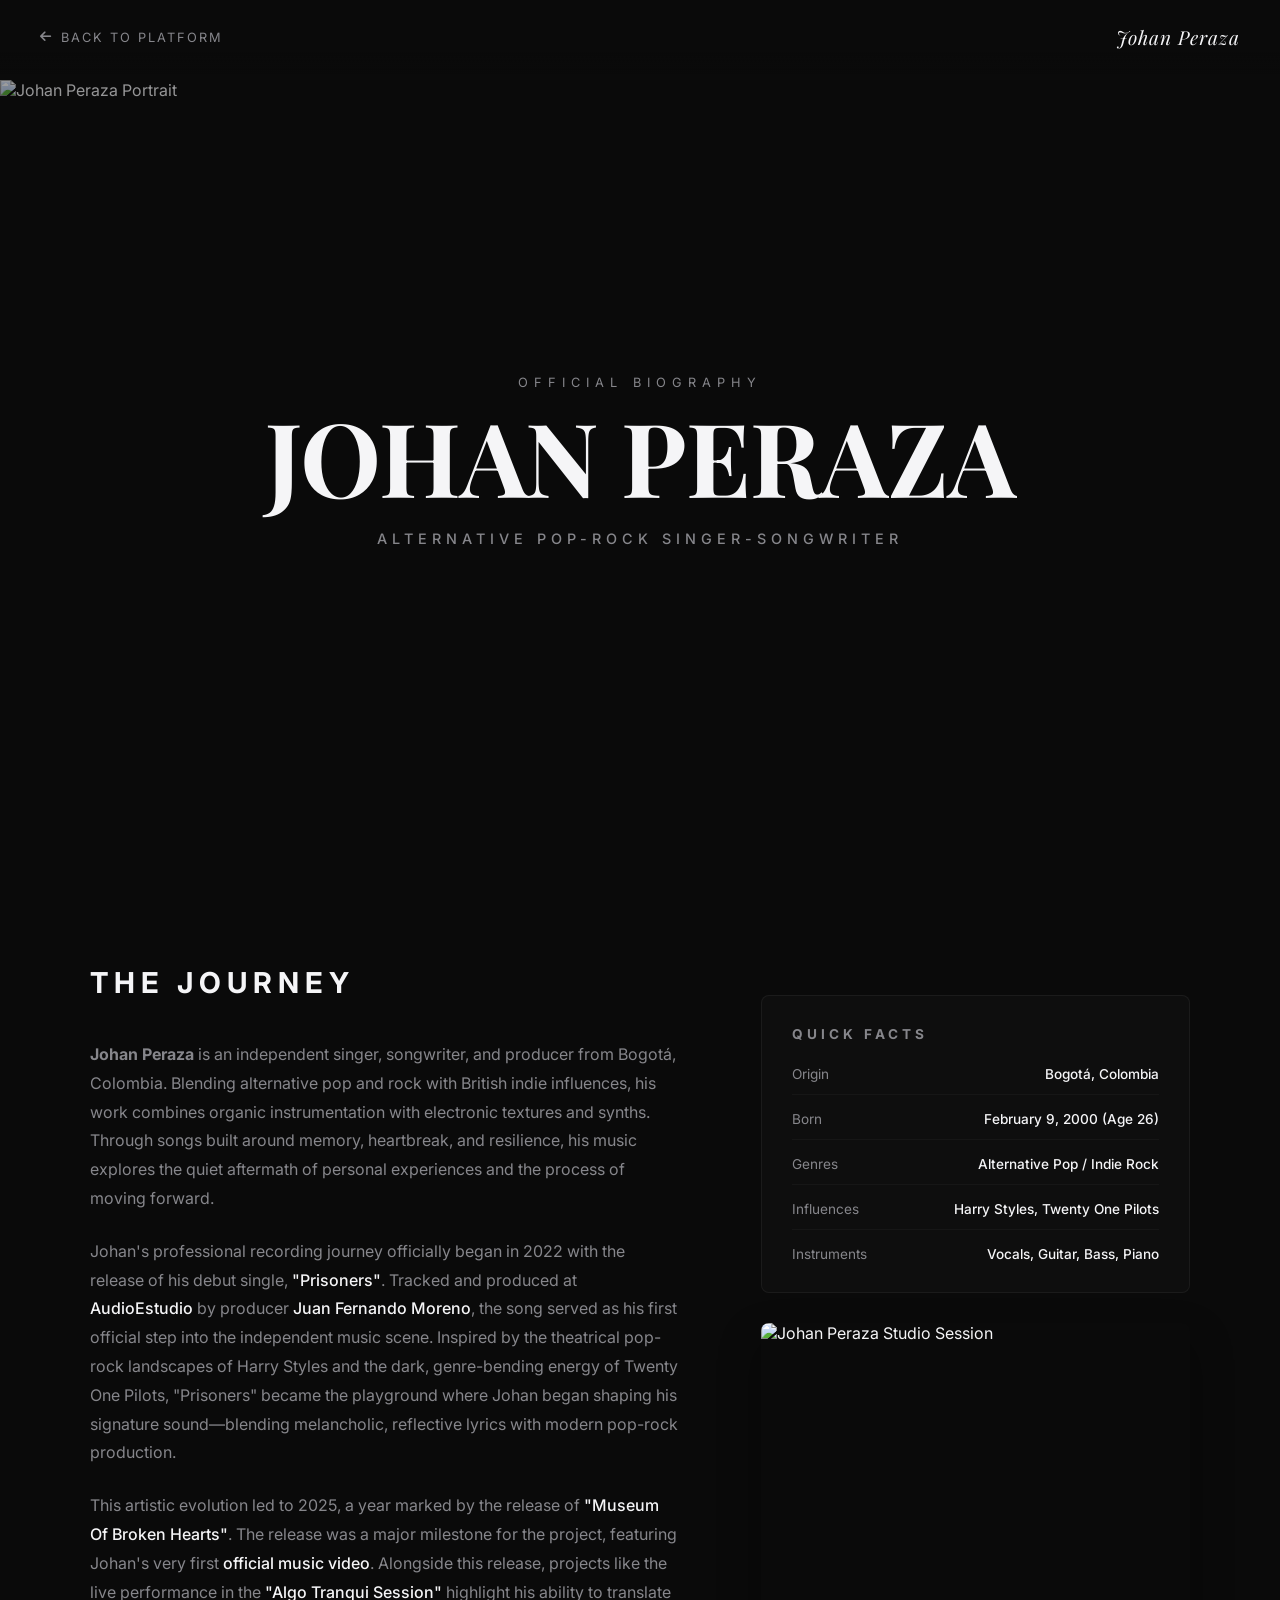
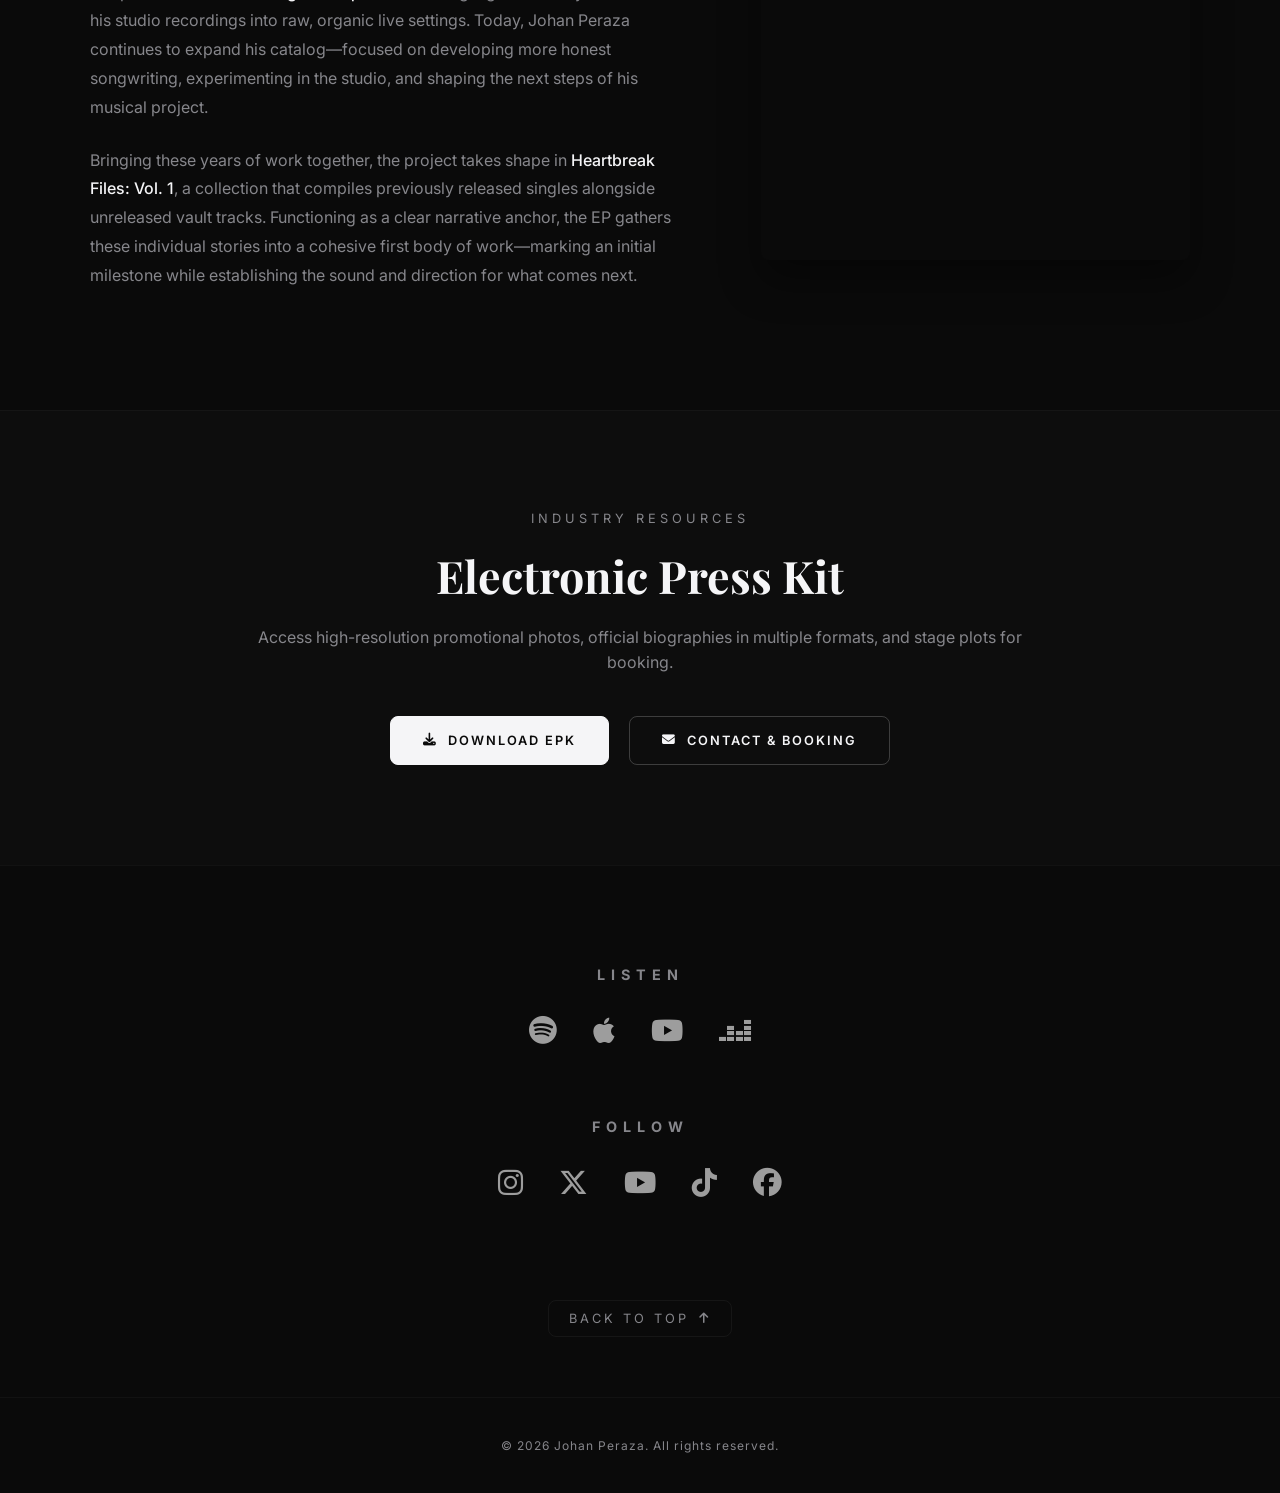
==== bio/index.html @ 81ea93cb "Add files via upload" ====
<!DOCTYPE html>
<html lang="en-GB">

<head>
    <meta charset="UTF-8">
    <meta name="viewport" content="width=device-width, initial-scale=1.0">
    <title>Bio | Johan Peraza Official</title>

    <meta name="description"
        content="The official journey, artistic identity, and electronic press kit of alternative pop/rock artist Johan Peraza.">
    <meta name="author" content="Johan Peraza">

    <!-- Canonical URL -->
    <link rel="canonical" href="https://johanperaza.com/bio/">

    <!-- Stylesheets & Fonts -->
    <link rel="stylesheet" href="https://cdnjs.cloudflare.com/ajax/libs/font-awesome/6.5.1/css/all.min.css">
    <link rel="stylesheet" href="../variables.css">
    <link rel="stylesheet" href="../master-style.css">

    <!-- Favicon -->
    <link rel="icon" type="image/x-icon" href="../assets/sunflower.png">

    <!-- Structured Data (JSON-LD) -->
    <script type="application/ld+json">
    {
      "@context": "https://schema.org",
      "@type": "MusicGroup",
      "name": "Johan Peraza",
      "genre": ["Alternative Pop", "Alternative Rock"],
      "description": "Music artist and singer-songwriter based in Bogotá, Colombia. Writing and producing independent alternative pop and rock music.",
      "url": "https://johanperaza.com",
      "sameAs": [
        "https://www.instagram.com/johanperazaofficial/",
        "https://www.youtube.com/@johanperazaofficial",
        "https://www.tiktok.com/@johanperazaofficial",
        "https://www.facebook.com/johanperazaofficial",
        "https://open.spotify.com/artist/5I8siYDyOpzkma70r566GP",
        "https://music.apple.com/co/artist/johan-peraza/1617756824",
        "https://x.com/JohanPeraza07"
      ],
      "track": [
        {
          "@type": "MusicRecording",
          "name": "Heartbreak Files: Vol. 1",
          "url": "https://johanperaza.com/ep/index.html",
          "inAlbum": {
            "@type": "MusicAlbum",
            "name": "Heartbreak Files: Vol. 1"
          }
        }
      ],
      "subjectOf": [
        {
          "@type": "VideoObject",
          "name": "Johan Peraza - Museum Of Broken Hearts (Official Music Video)",
          "description": "Official Music Video of Museum Of Broken Hearts by Johan Peraza.",
          "thumbnailUrl": "https://johanperaza.com/assets/images/frame_museum.jpg",
          "uploadDate": "2025-08-07", 
          "embedUrl": "https://www.youtube.com/embed/zFwGD-oG84o"
        }
      ]
    }
    </script>

    <!-- Open Graph Metadata -->
    <meta property="og:title" content="Johan Peraza | Biography & Press Kit">
    <meta property="og:description"
        content="The official creative journey, music history, and electronic press kit of alternative pop/rock artist Johan Peraza.">
    <meta property="og:image"
        content="https://johanperaza.com/assets/images/photos/johan-peraza-photoshoot-music-artist-singer-26.jpg">
    <meta property="og:image:alt" content="Johan Peraza Official Portrait">
    <meta property="og:url" content="https://johanperaza.com/bio/">
    <meta property="og:type" content="profile">
    <meta property="og:profile:first_name" content="Johan">
    <meta property="og:profile:last_name" content="Peraza">
    <meta property="og:profile:username" content="johanperazaofficial">

    <!-- Twitter Card Metadata -->
    <meta name="twitter:card" content="summary_large_image">
    <meta name="twitter:title" content="Johan Peraza | Biography & Press Kit">
    <meta name="twitter:description"
        content="Explore the official history, music releases, and electronic press kit of Johan Peraza.">
    <meta name="twitter:image"
        content="https://johanperaza.com/assets/images/photos/johan-peraza-photoshoot-music-artist-singer-26.jpg">
</head>

<body class="bio-page-render">

    <!-- Subpage Navigation Bar -->
    <nav class="bio-nav" aria-label="Biography Navigation">
        <div class="bio-nav-container">
            <a href="#" class="bio-nav-back" id="bioBackBtn">
                <i class="fa-solid fa-arrow-left"></i> Back to Platform
            </a>
            <a href="../index.html" class="bio-nav-brand" style="text-decoration: none;">Johan Peraza</a>
        </div>
    </nav>

    <main class="bio-main-wrapper">

        <!-- Act 1: Hero Visual & Pitch -->
        <section class="bio-hero">
            <div class="bio-hero__bg">
                <img src="../assets/images/photos/johan-peraza-photoshoot-music-artist-singer-26.jpg"
                    alt="Johan Peraza Portrait">
                <div class="bio-hero__overlay"></div>
            </div>
            <div class="bio-hero__content" style="max-width: 900px;">
                <span class="bio-hero__tag" style="letter-spacing: 6px; margin-bottom: 15px;">Official Biography</span>

                <h1
                    style="font-family: var(--font-display); font-size: clamp(3.5rem, 8vw, 6.5rem); font-weight: 700; line-height: 1; text-transform: uppercase; letter-spacing: -1px; margin: 0; color: var(--text-primary);">
                    Johan Peraza
                </h1>

                <p
                    style="font-family: var(--font-body); font-size: clamp(0.75rem, 1.5vw, 0.9rem); color: var(--text-muted); letter-spacing: 5px; text-transform: uppercase; margin-top: 20px; font-weight: 500; line-height: 1.6;">
                    Alternative Pop-Rock Singer-Songwriter
                </p>
            </div>
        </section>

        <!-- Act 2: Storytelling & Technical Facts -->
        <section class="bio-journey">
            <div class="bio-journey__container">

                <!-- Left Column: Storytelling -->
                <div class="bio-journey__text-col">
                    <h2 class="bio-journey__title">The Journey</h2>

                    <p class="bio-journey__paragraph">
                        <strong>Johan Peraza</strong> is an independent singer, songwriter, and producer from Bogotá,
                        Colombia. Blending alternative pop and rock with British indie influences, his work combines
                        organic instrumentation with electronic textures and synths. Through songs built around memory,
                        heartbreak, and resilience, his music explores the quiet aftermath of personal experiences and
                        the process of moving forward.
                    </p>

                    <p class="bio-journey__paragraph">
                        Johan's professional recording journey officially began in 2022 with the release of his debut
                        single,
                        <a href="https://open.spotify.com/track/39tRkH5F4JIjM9RWSZOS8r?si=4a74144e008848ee"
                            target="_blank" rel="noopener"
                            style="color: var(--text-primary); font-weight: 500; text-decoration: none; border-bottom: 1px solid transparent; transition: var(--transition-clean);"
                            onmouseover="this.style.borderColor='var(--text-primary)'"
                            onmouseout="this.style.borderColor='transparent'">"Prisoners"</a>.
                        Tracked and produced at
                        <a href="https://www.instagram.com/audioestudiocol/" target="_blank" rel="noopener"
                            style="color: var(--text-primary); font-weight: 500; text-decoration: none; border-bottom: 1px solid transparent; transition: var(--transition-clean);"
                            onmouseover="this.style.borderColor='var(--text-primary)'"
                            onmouseout="this.style.borderColor='transparent'">AudioEstudio</a>
                        by producer
                        <a href="https://www.instagram.com/juanmoreno.productor" target="_blank" rel="noopener"
                            style="color: var(--text-primary); font-weight: 500; text-decoration: none; border-bottom: 1px solid transparent; transition: var(--transition-clean);"
                            onmouseover="this.style.borderColor='var(--text-primary)'"
                            onmouseout="this.style.borderColor='transparent'">Juan Fernando Moreno</a>,
                        the song served as his first official step into the independent music scene. Inspired by the
                        theatrical pop-rock landscapes of Harry Styles and the dark, genre-bending energy of Twenty One
                        Pilots, "Prisoners" became the playground where Johan began shaping his signature sound—blending
                        melancholic, reflective lyrics with modern pop-rock production.
                    </p>

                    <p class="bio-journey__paragraph">
                        This artistic evolution led to 2025, a year marked by the release of
                        <a href="https://youtu.be/zFwGD-oG84o" target="_blank" rel="noopener"
                            style="color: var(--text-primary); font-weight: 500; text-decoration: none; border-bottom: 1px solid transparent; transition: var(--transition-clean);"
                            onmouseover="this.style.borderColor='var(--text-primary)'"
                            onmouseout="this.style.borderColor='transparent'">"Museum Of Broken Hearts"</a>.
                        The release was a major milestone for the project, featuring Johan's very first
                        <a href="https://youtu.be/zFwGD-oG84o" target="_blank" rel="noopener"
                            style="color: var(--text-primary); font-weight: 500; text-decoration: none; border-bottom: 1px solid transparent; transition: var(--transition-clean);"
                            onmouseover="this.style.borderColor='var(--text-primary)'"
                            onmouseout="this.style.borderColor='transparent'">official music video</a>.
                        Alongside this release, projects like the live performance in the
                        <a href="https://youtu.be/XussOoOZJQY" target="_blank" rel="noopener"
                            style="color: var(--text-primary); font-weight: 500; text-decoration: none; border-bottom: 1px solid transparent; transition: var(--transition-clean);"
                            onmouseover="this.style.borderColor='var(--text-primary)'"
                            onmouseout="this.style.borderColor='transparent'">"Algo Tranqui Session"</a>
                        highlight his ability to translate his studio recordings into raw, organic live settings. Today,
                        Johan Peraza continues to expand his catalog—focused on developing more honest songwriting,
                        experimenting in the studio, and shaping the next steps of his musical project.
                    </p>

                    <p class="bio-journey__paragraph">

                        Bringing these years of work together, the project takes shape in
                        <a href="https://open.spotify.com/album/5uu2sRT1FI6rHsexuimDdQ?si=lG8AUQzmSxGCmHmbhLZMyg"
                            target="_blank" rel="noopener"
                            style="color: var(--text-primary); font-weight: 500; text-decoration: none; border-bottom: 1px solid transparent; transition: var(--transition-clean);"
                            onmouseover="this.style.borderColor='var(--text-primary)'"
                            onmouseout="this.style.borderColor='transparent'">Heartbreak Files: Vol. 1</a>,
                        a collection that compiles previously released singles alongside unreleased vault tracks.
                        Functioning as a clear narrative anchor, the EP gathers these individual stories into a
                        cohesive first body of work—marking an initial milestone while establishing the sound and
                        direction for what comes next.
                    </p>


                </div>

                <!-- Right Column: Quick Facts & Portrait -->
                <div class="bio-journey__fact-col">
                    <div class="bio-fact-card">
                        <h3 class="bio-fact-card__title">Quick Facts</h3>
                        <ul class="bio-fact-card__list">
                            <li>
                                <span class="fact-label">Origin</span>
                                <span class="fact-value">Bogotá, Colombia</span>
                            </li>
                            <li>
                                <span class="fact-label">Born</span>
                                <span class="fact-value" id="calculated-age" data-birth="2000-02-09">26 years old</span>
                            </li>
                            <li>
                                <span class="fact-label">Genres</span>
                                <span class="fact-value">Alternative Pop / Indie Rock</span>
                            </li>
                            <li>
                                <span class="fact-label">Influences</span>
                                <span class="fact-value">Harry Styles, Twenty One Pilots</span>
                            </li>
                            <li>
                                <span class="fact-label">Instruments</span>
                                <span class="fact-value">Vocals, Guitar, Bass, Piano</span>
                            </li>
                        </ul>
                    </div>

                    <div class="bio-journey__img-wrapper" style="position: relative; overflow: hidden;">
                        <a href="https://www.instagram.com/johanperazaofficial/" target="_blank" rel="noopener"
                            aria-label="Follow Johan Peraza on Instagram"
                            style="display: block; width: 100%; height: 100%;">
                            <img src="../assets/images/photos/johan-peraza-photoshoot-music-artist-singer-01.jpg"
                                alt="Johan Peraza Studio Session">

                            <div class="img-instagram-overlay">
                                <i class="fa-brands fa-instagram"></i>
                                <span>Follow on Instagram</span>
                            </div>
                        </a>
                    </div>
                </div>

            </div>
        </section>

        <!-- Act 3: Press Kit Resources -->
        <section class="bio-epk">
            <div class="bio-epk__container">
                <div class="bio-epk__content">
                    <span class="bio-epk__tag">Industry Resources</span>
                    <h2 class="bio-epk__title">Electronic Press Kit</h2>
                    <p class="bio-epk__subtitle">
                        Access high-resolution promotional photos, official biographies in multiple formats, and stage
                        plots for booking.
                    </p>

                    <div class="bio-epk__actions">
                        <a href="../assets/epk-johan-peraza.zip" download class="epk-btn epk-btn--primary">
                            <i class="fa-solid fa-download"></i> Download EPK
                        </a>
                        <a href="../contact/index.html" class="epk-btn epk-btn--secondary">
                            <i class="fa-solid fa-envelope"></i> Contact & Booking
                        </a>
                    </div>
                </div>
            </div>
        </section>

    </main>

    <!-- Closing Portal Section -->
    <section class="closing-portal">
        <div class="closing-container">

            <div class="closing-block">
                <h3 class="closing-title">Listen</h3>
                <div class="closing-icons-grid">
                    <a href="https://open.spotify.com/artist/5I8siYDyOpzkma70r566GP" target="_blank" rel="noopener"
                        class="closing-icon-link" aria-label="Spotify">
                        <i class="fa-brands fa-spotify"></i>
                    </a>
                    <a href="https://music.apple.com/co/artist/johan-peraza/1617756824" target="_blank" rel="noopener"
                        class="closing-icon-link" aria-label="Apple Music">
                        <i class="fa-brands fa-apple"></i>
                    </a>
                    <a href="https://www.youtube.com/@johanperazaofficial" target="_blank" rel="noopener"
                        class="closing-icon-link" aria-label="YouTube Music">
                        <i class="fa-brands fa-youtube"></i>
                    </a>
                    <a href="https://www.deezer.com/en/artist/165800547" target="_blank" rel="noopener"
                        class="closing-icon-link" aria-label="Deezer">
                        <i class="fa-brands fa-deezer"></i>
                    </a>
                </div>
            </div>

            <div class="closing-block">
                <h3 class="closing-title">Follow</h3>
                <div class="closing-icons-grid">
                    <a href="https://www.instagram.com/johanperazaofficial/" target="_blank" rel="noopener"
                        class="closing-icon-link" aria-label="Instagram">
                        <i class="fa-brands fa-instagram"></i>
                    </a>
                    <a href="https://x.com/JohanPeraza07" target="_blank" rel="noopener" class="closing-icon-link"
                        aria-label="X">
                        <i class="fa-brands fa-x-twitter"></i>
                    </a>
                    <a href="https://www.youtube.com/@johanperazaofficial" target="_blank" rel="noopener"
                        class="closing-icon-link" aria-label="YouTube">
                        <i class="fa-brands fa-youtube"></i>
                    </a>
                    <a href="https://www.tiktok.com/@johanperazaofficial" target="_blank" rel="noopener"
                        class="closing-icon-link" aria-label="TikTok">
                        <i class="fa-brands fa-tiktok"></i>
                    </a>
                    <a href="https://www.facebook.com/johanperazaofficial" target="_blank" rel="noopener"
                        class="closing-icon-link" aria-label="Facebook">
                        <i class="fa-brands fa-facebook"></i>
                    </a>
                </div>
            </div>

            <div class="back-to-top-container">
                <button class="back-to-top-btn" id="backToTopBtn" aria-label="Scroll back to top">
                    Back to Top <i class="fa-solid fa-arrow-up"></i>
                </button>
            </div>

        </div>
    </section>

    <!-- Site Footer -->
    <footer class="site-footer">
        <p class="copyright-notice">© 2026 Johan Peraza. All rights reserved.</p>
    </footer>

    <!-- Global Logic Script -->
    <script src="../navigation.js"></script>

    <!-- Contextual Back Button Handler -->
    <script>
        document.getElementById('bioBackBtn').addEventListener('click', (e) => {
            e.preventDefault();
            if (document.referrer && document.referrer.includes(window.location.hostname)) {
                window.history.back();
            } else {
                window.location.href = "../index.html";
            }
        });
    </script>
</body>

</html>
---- variables.css ----
/* GLOBAL STYLES AND VARIABLES FOR THE OFFICIAL WEBSITE */
@import url('https://fonts.googleapis.com/css2?family=Inter:wght@400;500;600&family=Playfair+Display:ital,wght@0,500;0,700;1,400&display=swap');

:root {
    /* Color Palette - Cinematic Dark Canvas */
    --bg-primary: #0a0a0a;       /* Deep charcoal black for main background */
    --bg-secondary: #141414;     /* Slightly lighter black for cards or sections */
    --text-primary: #f5f5f7;     /* Subtle ivory white for headings and main text */
    --text-muted: #86868b;       /* Titanium grey for secondary text and credits */
    --accent-color: #ffffff;     /* Pure white for interactions and highlights */
    
    /* Typography - Hybrid Option C */
    --font-display: 'Playfair Display', serif;  /* For prominent headings and titles */
    --font-body: 'Inter', sans-serif;           /* For menus, buttons, links, and body copy */
    
    /* Global Layout Metrics */
    --radius-smooth: 8px;        /* Soft corner radius for artworks and buttons */
    --transition-clean: all 0.3s ease; /* Smooth transition for hover states */
}

/* GLOBAL RESET AND BASE STYLES */
* {
    margin: 0;
    padding: 0;
    box-sizing: border-box;
}

body {
    background-color: var(--bg-primary);
    color: var(--text-primary);
    font-family: var(--font-body);
    -webkit-font-smoothing: antialiased;
    overflow-x: hidden;
}

h1, h2, h3, .display-title {
    font-family: var(--font-display);
    color: var(--text-primary);
}

a {
    color: inherit;
    text-decoration: none;
    transition: var(--transition-clean);
}
---- master-style.css ----
/* ==========================================================================
   1. PORTAL GENERAL & RESET (PAGINA PRINCIPAL)
   ========================================================================== */
html,
body {
    max-width: 100% !important;
    overflow-x: hidden !important;
    margin: 0;
    padding: 0;
}

/* Limpio de padding lateral para permitir que el banner de video sea 100% ancho */
.main-portal {
    width: 100% !important;
    min-height: 100vh;
    display: flex;
    flex-direction: column;
    align-items: center;
    padding: 120px 0 60px 0 !important;
    /* Sin paddings laterales molestos */
    box-sizing: border-box;
}

/* ==========================================================================
   2. DESKTOP & MOBILE NAVIGATION (COMPARTIDO)
   ========================================================================== */
.site-navigation {
    position: fixed;
    top: 0;
    left: 0;
    width: 100%;
    z-index: 1000;
    padding: 30px 24px;
    background: linear-gradient(to bottom, var(--bg-primary) 60%, transparent);
    transition: opacity 0.3s ease-in-out, visibility 0.3s ease-in-out;
    opacity: 1;
    visibility: visible;
}

.nav-desktop-container {
    display: flex;
    flex-direction: column;
    align-items: center;
    gap: 15px;
    max-width: 1200px;
    margin: 0 auto;
}

.nav-row-sections {
    display: flex;
    gap: 40px;
}

.nav-link {
    font-family: var(--font-body);
    font-size: 0.85rem;
    text-transform: uppercase;
    letter-spacing: 3px;
    font-weight: 500;
    color: var(--text-muted);
    text-decoration: none;
}

.nav-link:hover {
    color: var(--accent-color);
}

.nav-row-socials {
    display: flex;
    gap: 25px;
}

.social-link {
    font-size: 1.1rem;
    color: var(--text-muted);
    text-decoration: none;
}

.social-link:hover {
    color: var(--accent-color);
}

.nav-trigger-container {
    display: block;
    position: fixed;
    top: 30px;
    right: 30px;
    z-index: 99999 !important;
    /* ¡Prioridad absoluta por encima de fotos, lightbox o cualquier capa! */
    opacity: 0;
    pointer-events: none;
    transition: opacity 0.3s ease-in-out, visibility 0.3s ease-in-out;
}

@media (max-width: 768px) {
    .nav-trigger-container {
        opacity: 1 !important;
        pointer-events: auto !important;
        /* Le devolvemos la capacidad de recibir clics físicamente */
    }

    .menu-toggle-btn {
        pointer-events: auto !important;
        position: relative;
        z-index: 100000 !important;
    }
}

.menu-toggle-btn {
    background: none;
    border: none;
    cursor: pointer;
    display: flex;
    flex-direction: column;
    justify-content: center;
    align-items: center;
    gap: 6px;
    width: 44px;
    height: 44px;
    padding: 10px;
}

.hamburger-bar {
    display: block;
    width: 24px;
    height: 2px;
    background-color: var(--text-primary);
    transition: var(--transition-clean);
}

.menu-toggle-btn.is-open .hamburger-bar:nth-child(1) {
    transform: translateY(8px) rotate(45deg);
}

.menu-toggle-btn.is-open .hamburger-bar:nth-child(2) {
    opacity: 0;
}

.menu-toggle-btn.is-open .hamburger-bar:nth-child(3) {
    transform: translateY(-8px) rotate(-45deg);
}

.nav-sidebar-panel {
    position: fixed;
    top: 0;
    left: 0;
    width: 100vw;
    height: 100vh;
    background-color: var(--bg-primary);
    z-index: 1050;
    display: flex;
    justify-content: center;
    align-items: center;
    opacity: 0;
    pointer-events: none;
    transition: opacity 0.4s ease-in-out;
}

.nav-sidebar-panel.is-active {
    opacity: 1;
    pointer-events: auto;
}

.sidebar-content-wrapper {
    display: flex;
    flex-direction: column;
    align-items: center;
    gap: 50px;
}

.sidebar-menu-links {
    list-style: none;
    display: flex;
    flex-direction: column;
    align-items: center;
    gap: 30px;
}

.sidebar-link {
    font-family: var(--font-display);
    font-size: 2rem;
    font-style: italic;
    letter-spacing: 1px;
    color: var(--text-primary);
    text-decoration: none;
}

.sidebar-socials-row {
    display: flex;
    gap: 30px;
}

.sidebar-social-icon {
    font-size: 1.5rem;
    color: var(--text-muted);
    text-decoration: none;
}

.sidebar-social-icon:hover {
    color: var(--accent-color);
}

@media (max-width: 768px) {
    .nav-desktop-container {
        display: none !important;
    }

    .nav-trigger-container {
        opacity: 1 !important;
        pointer-events: auto !important;
    }
}

/* ==========================================================================
   3. HERO SPLIT-SCREEN LAYOUT (PAGINA PRINCIPAL)
   ========================================================================== */
.hero-split {
    display: flex;
    width: 100%;
    max-width: 1200px;
    min-height: 70vh;
    align-items: center;
    justify-content: space-between;
    margin: 0 auto 80px auto;
    padding: 0 40px;
    /* Aquí le damos el aire a los lados de forma segura */
    box-sizing: border-box;
}

.hero-split__left {
    width: 45%;
    display: flex;
    align-items: center;
    justify-content: flex-start;
    padding-right: 40px;
    box-sizing: border-box;
}

.hero-split__content {
    display: flex;
    flex-direction: column;
    align-items: flex-start;
    text-align: left;
}

.hero-split__subtitle {
    font-family: var(--font-body);
    font-size: 0.9rem;
    text-transform: uppercase;
    letter-spacing: 3px;
    color: var(--text-muted);
    margin-bottom: 1.5rem;
}

.hero-split__link-title {
    font-family: var(--font-display);
    font-size: clamp(2.5rem, 3.8vw, 4.2rem);
    font-weight: 700;
    line-height: 1.1;
    color: var(--text-primary);
    margin-bottom: 2rem;
    transition: var(--transition-clean);
    text-decoration: none;
}

.hero-split__link-title:hover {
    color: var(--text-muted);
    transform: translateX(8px);
}

.hero-split__link-action {
    font-family: var(--font-body);
    font-size: 0.95rem;
    text-transform: uppercase;
    letter-spacing: 2px;
    font-weight: 600;
    color: var(--text-primary);
    border-bottom: 2px solid var(--text-primary);
    padding-bottom: 6px;
    display: inline-flex;
    align-items: center;
    gap: 10px;
    text-decoration: none;
}

.hero-split__link-action:hover {
    color: var(--text-muted);
    border-color: var(--text-muted);
}

.hero-split__right {
    width: 50%;
    display: flex;
    align-items: center;
    justify-content: flex-end;
}

.hero-split__cover-wrapper {
    width: 100%;
    max-width: 620px;
    aspect-ratio: 1 / 1;
    overflow: hidden;
    border-radius: var(--radius-smooth);
    box-shadow: 0 25px 50px rgba(0, 0, 0, 0.65);
}

.hero-split__cover-img {
    width: 100%;
    height: 100%;
    object-fit: cover;
    transition: transform 0.6s cubic-bezier(0.16, 1, 0.3, 1);
}

.hero-split__cover-wrapper:hover .hero-split__cover-img {
    transform: scale(1.025);
}

@media (max-width: 1100px) {
    .hero-split {
        flex-direction: column-reverse;
        min-height: auto;
        gap: 40px;
        justify-content: center;
        padding: 0 24px;
    }

    .hero-split__left,
    .hero-split__right {
        width: 100%;
        padding: 0;
        justify-content: center;
    }

    .hero-split__left {
        text-align: center;
    }

    .hero-split__content {
        align-items: center;
    }

    .hero-split__link-title {
        font-size: 2.8rem;
        margin-bottom: 1.5rem;
    }

    .hero-split__link-title:hover {
        transform: none;
    }

    .hero-split__cover-wrapper {
        max-width: 420px;
    }
}

@media (max-width: 480px) {
    .hero-split__cover-wrapper {
        max-width: 290px;
    }

    .hero-split__link-title {
        font-size: 2.2rem;
    }
}

/* ==========================================================================
   4. CINEMATIC FULL-WIDTH VIDEO PROMO SECTION (LIMPIA Y SIN ESPACIOS)
   ========================================================================== */

/* Contenedor principal: Flexbox puro para centrar el texto sin empujar la caja */
.video-promo {
    position: relative;
    width: 100% !important;
    height: 85vh;
    min-height: 600px;
    overflow: hidden;
    display: flex !important;
    flex-direction: column !important;
    align-items: center !important;
    justify-content: center !important;
    margin-top: 0px !important;
    margin-bottom: 0px !important;
    /* Totalmente pegados uno detrás de otro */
    padding: 0px !important;
    border: none !important;
    outline: none !important;
    background-color: transparent !important;
}

/* El wrapper del fondo ocupa el 100% exacto de la sección */
.video-promo .video-promo__bg-link,
.video-promo .video-promo__bg-wrapper {
    display: block !important;
    position: absolute !important;
    top: 0 !important;
    left: 0 !important;
    width: 100% !important;
    height: 100% !important;
    margin: 0 !important;
    padding: 0 !important;
    z-index: 1 !important;
}

/* La imagen de fondo cubre todo el lienzo sin dejar aire abajo */
.video-promo .video-promo__bg-img {
    width: 100% !important;
    height: 100% !important;
    object-fit: cover !important;
    object-position: center !important;
    display: block !important;
    margin: 0 !important;
    padding: 0 !important;
    transition: transform 0.8s cubic-bezier(0.16, 1, 0.3, 1);
}

.video-promo .video-promo__bg-link:hover .video-promo__bg-img {
    transform: scale(1.03);
}

/* El overlay oscuro */
.video-promo .video-promo__overlay {
    position: absolute !important;
    top: 0 !important;
    left: 0 !important;
    width: 100% !important;
    height: 100% !important;
    z-index: 2 !important;
    background: radial-gradient(circle, rgba(10, 10, 10, 0.15) 0%, rgba(10, 10, 10, 0.6) 100%) !important;
}

/* El contenido flota en el centro con flexbox sin alterar el tamaño del contenedor */
.video-promo .video-promo__content {
    position: relative !important;
    z-index: 5 !important;
    text-align: center !important;
    width: 100% !important;
    max-width: 650px !important;
    padding: 0 24px !important;
    pointer-events: none !important;
    display: flex !important;
    flex-direction: column !important;
    align-items: center !important;
    justify-content: center !important;
    box-sizing: border-box !important;
}

.video-promo .video-promo__tag {
    font-family: var(--font-body);
    font-size: 0.85rem;
    text-transform: uppercase;
    letter-spacing: 4px;
    color: var(--text-muted);
    margin-bottom: 1rem;
}

.video-promo .video-promo__title {
    font-family: var(--font-display);
    font-size: clamp(2.8rem, 5vw, 5.5rem);
    font-weight: 700;
    line-height: 1;
    color: var(--text-primary);
    margin-bottom: 0.5rem;
}

.video-promo .video-promo__subtitle {
    font-family: var(--font-body);
    font-size: 1.1rem;
    text-transform: uppercase;
    letter-spacing: 5px;
    color: var(--text-primary);
    margin-bottom: 2.5rem;
}

.video-promo .video-promo__actions {
    display: flex !important;
    gap: 20px !important;
    margin-bottom: 3rem !important;
    pointer-events: auto !important;
    width: 100% !important;
    justify-content: center !important;
}

.video-promo .promo-btn {
    font-family: var(--font-body);
    text-transform: uppercase;
    letter-spacing: 2px;
    font-weight: 600;
    font-size: 0.85rem;
    padding: 16px 32px;
    border-radius: var(--radius-smooth);
    min-width: 170px;
    text-align: center;
    transition: var(--transition-clean);
    text-decoration: none;
}

.video-promo .promo-btn--primary {
    background-color: var(--text-primary);
    color: var(--bg-primary);
    border: 1px solid var(--text-primary);
}

.video-promo .promo-btn--primary:hover {
    background-color: transparent;
    color: var(--text-primary);
}

.video-promo .promo-btn--secondary {
    background-color: transparent;
    color: var(--text-primary);
    border: 1px solid rgba(255, 255, 255, 0.4);
}

.video-promo .promo-btn--secondary:hover {
    border-color: var(--text-primary);
    background-color: rgba(255, 255, 255, 0.05);
}

.video-promo .video-promo__platforms {
    display: flex !important;
    gap: 28px !important;
    pointer-events: auto !important;
}

.video-promo .platform-icon-link {
    font-size: 1.5rem;
    color: #ffffff !important;
    opacity: 0.85;
    transition: var(--transition-clean);
    text-decoration: none;
}

.video-promo .platform-icon-link:hover {
    color: #ffffff !important;
    opacity: 1;
    transform: translateY(-3px);
}

/* Solo el último bloque de video de la página tendrá espacio de separación abajo */
.video-promo:last-of-type {
    margin-bottom: 80px !important;
}

/* --- Ajustes Responsive para Móviles --- */
@media (max-width: 768px) {
    .video-promo {
        height: 70vh !important;
        /* Tamaño ideal de pantalla en celulares */
        min-height: 440px !important;
        /* Evita que se estire artificialmente */
        margin-top: 0px !important;
        margin-bottom: 0px !important;
        /* Cero espacio entre videos intermedios */
        padding: 0px !important;
    }

    .video-promo:last-of-type {
        margin-bottom: 80px !important;
        /* El último se separa del footer */
    }

    .video-promo .video-promo__title {
        font-size: 2.2rem !important;
    }

    .video-promo .video-promo__subtitle {
        font-size: 0.9rem !important;
        margin-bottom: 1.8rem !important;
    }

    .video-promo .video-promo__actions {
        flex-direction: column !important;
        gap: 12px !important;
        width: 100% !important;
        max-width: 280px !important;
        margin-bottom: 2rem !important;
    }

    .video-promo .promo-btn {
        width: 100% !important;
        min-width: unset !important;
        padding: 14px 24px !important;
    }

    .video-promo .video-promo__platforms {
        gap: 22px !important;
    }
}

/* ==========================================================================
   5. NATIVE SMARTLINK CARD LAYOUT (EXCLUSIVO SMARTLINKS)
   ========================================================================== */

/* Todas estas reglas SOLO se activarán en las páginas que tengan body.smartlink-body-render */
body.smartlink-body-render {
    font-family: "IBM Plex Sans", sans-serif !important;
    font-size: 62.5% !important;
    color: #181721 !important;
    background-color: #fff !important;
    margin: 36px 0 24px 0 !important;
    padding: 0 !important;
}

@media screen and (max-width: 504px) {
    body.smartlink-body-render {
        margin: 24px 0 16px 0 !important;
    }
}

body.smartlink-body-render .site-bg {
    position: fixed;
    overflow: hidden;
    z-index: -1;
    height: 200%;
    width: 200%;
    top: -50%;
    left: -50%;
    background-color: #fff;
}

body.smartlink-body-render .site-bg img {
    position: absolute;
    top: 0;
    right: 0;
    bottom: 0;
    left: 50%;
    min-width: 55%;
    min-height: 55%;
    margin: auto;
    transform: translate3d(-50%, 0, 0);
    max-width: none;
    filter: blur(40px);
    opacity: .5;
}

body.smartlink-body-render .layout {
    width: 400px !important;
    margin: 0 auto !important;
}

@media screen and (max-width: 504px) {
    body.smartlink-body-render .layout {
        width: 320px !important;
    }
}

body.smartlink-body-render .layout__cover {
    overflow: visible;
    width: 240px;
    height: 240px;
    margin: 0 auto;
}

body.smartlink-body-render .layout__cover .cover__artwork {
    width: 240px;
    height: 240px;
    border-radius: 8px;
    box-shadow: 0 4px 8px 0 rgba(0, 0, 0, .05), 6px 17px 18px 0 rgba(0, 0, 0, .06);
}


body.smartlink-body-render .layout__cover .cover__artwork img,
body.smartlink-body-render .layout__cover .cover__artwork-img {
    width: 100% !important;
    height: 100% !important;
    object-fit: cover !important;
    border-radius: 8px !important;
    display: block !important;
}

@media screen and (max-width: 504px) {
    body.smartlink-body-render .layout__cover {
        width: 180px;
        height: 180px;
    }

    body.smartlink-body-render .layout__cover .cover__artwork {
        width: 180px;
        height: 180px;
    }
}

body.smartlink-body-render .header {
    color: #181721;
    text-align: center;
    position: relative;
    width: 100%;
    margin: 0 auto;
}

body.smartlink-body-render .header__link {
    display: block;
    padding: 16px 0 32px;
    text-decoration: none;
}

body.smartlink-body-render .header__title {
    font-size: 20px;
    font-weight: 700;
    margin: 0;
    line-height: 24px;
    color: #181721;
}

body.smartlink-body-render .header__description {
    font-size: 16px;
    font-weight: 400;
    color: #454b5f;
    line-height: 24px;
    margin: 8px 0 0 0;
}

@media screen and (max-width: 504px) {
    body.smartlink-body-render .header__link {
        padding: 8px 0 24px;
    }

    body.smartlink-body-render .header__title {
        font-size: 18px;
    }

    body.smartlink-body-render .header__description {
        font-size: 14px;
    }
}

body.smartlink-body-render .layout__content {
    position: relative;
    z-index: 3;
    overflow: hidden;
    border-radius: 8px;
    background-color: #fff;
    border: 1px solid #e6eaf2;
}

body.smartlink-body-render .music-service-list {
    padding: 0;
    margin: 0;
    list-style: none;
    background-color: #fff;
}

body.smartlink-body-render .music-service-list__item {
    margin: 0;
    padding: 0 12px;
    transition: background-color .1s ease;
    border-top: 1.4px solid #e6eaf2;
}

body.smartlink-body-render .music-service-list__item:first-child {
    border-top: none;
}

body.smartlink-body-render .music-service-list__item:hover {
    background-color: #f4f7fc;
}

body.smartlink-body-render .music-service-list__content {
    display: flex;
    align-items: center;
    justify-content: space-between;
    height: 4.8rem;
}

body.smartlink-body-render .music-service-list__btn {
    font-family: inherit;
    text-decoration: none;
    cursor: pointer;
    user-select: none;
    display: inline-block;
    box-sizing: border-box;
    margin: 0;
    letter-spacing: .03rem;
    line-height: 16px;
    border-radius: 4px;
    background: #e6eaf2;
    padding: 1.2rem 1.6rem;
    font-size: 12px;
    font-weight: 700;
    color: #181721;
    transition: background-color .1s ease;
    max-width: fit-content;
    border: none;
}

body.smartlink-body-render .music-service-list__btn:hover,
body.smartlink-body-render .music-service-list__btn:focus {
    background-color: #d7dce9;
}

body.smartlink-body-render .music-service-list__item {
    position: relative;
    transition: background-color 0.2s ease;
}

body.smartlink-body-render .music-service-list__item:hover {
    cursor: pointer !important;
    background-color: #f4f7fc !important;
}

body.smartlink-body-render .music-service-list__btn::after {
    content: "";
    position: absolute;
    top: 0;
    left: 0;
    right: 0;
    bottom: 0;
    z-index: 2;
}

body.smartlink-body-render .music-service-list__content,
body.smartlink-body-render .music-service-list__img,
body.smartlink-body-render .music-service-list__btn {
    cursor: pointer !important;
}

body.smartlink-body-render footer {
    margin-top: 16px !important;
    text-align: center !important;
}

/* ==========================================================================
   6. GLOBAL FOOTER (PAGINA PRINCIPAL)
   ========================================================================== */
.site-footer {
    width: 100%;
    padding: 40px 24px;
    text-align: center;
    border-top: 1px solid rgba(255, 255, 255, 0.03);
    box-sizing: border-box;
}

.copyright-notice {
    font-size: 0.75rem;
    color: var(--text-muted);
    letter-spacing: 1px;
}



/* ==========================================================================
   7. INTERACTIVE PORTFOLIO & MASONRY GRID (EXCLUSIVO BOOK)
   ========================================================================== */

body.book-page-render {
    background-color: var(--bg-primary) !important;
    color: var(--text-primary) !important;
    padding-top: 140px !important;
    /* Espacio para que la navegación no tape la galería */
}

body.book-page-render .gallery-container {
    padding: 40px 24px;
    max-width: 1200px;
    margin: 0 auto;
    box-sizing: border-box;
}

body.book-page-render .masonry-grid {
    column-count: 3;
    column-gap: 20px;
}

body.book-page-render .gallery-item {
    background-color: rgba(255, 255, 255, 0.02);
    margin-bottom: 20px;
    break-inside: avoid;
    border-radius: var(--radius-smooth);
    overflow: hidden;
    cursor: pointer;
    border: 1px solid rgba(255, 255, 255, 0.03);
    transition: transform 0.4s cubic-bezier(0.16, 1, 0.3, 1), box-shadow 0.4s cubic-bezier(0.16, 1, 0.3, 1);
}

body.book-page-render .gallery-item:hover {
    transform: translateY(-4px) scale(1.01);
    box-shadow: 0 15px 30px rgba(0, 0, 0, 0.5);
    border-color: rgba(255, 255, 255, 0.1);
}

body.book-page-render .gallery-item img {
    width: 100%;
    height: auto;
    display: block;
    transition: filter 0.3s ease;
}

/* Responsive columns para tablets y móviles */
@media (max-width: 992px) {
    body.book-page-render .masonry-grid {
        column-count: 2;
        column-gap: 16px;
    }
}

@media (max-width: 576px) {
    body.book-page-render .masonry-grid {
        column-count: 1;
    }

    body.book-page-render .gallery-container {
        padding: 20px 16px;
    }
}

/* --- Ventana Emergente (Lightbox) --- */
body.book-page-render .lightbox {
    display: none;
    position: fixed;
    z-index: 2000;
    /* Aseguramos que se superponga a la navegación fija */
    top: 0;
    left: 0;
    width: 100%;
    height: 100%;
    background-color: rgba(6, 6, 6, 0.96);
    justify-content: center;
    align-items: center;
}

body.book-page-render .lightbox.active {
    display: flex;
}

body.book-page-render .lightbox-content {
    position: relative;
    max-width: 85%;
    max-height: 80vh;
    text-align: center;
    display: flex;
    flex-direction: column;
    align-items: center;
}

body.book-page-render .lightbox-content img {
    max-width: 100%;
    max-height: 70vh;
    object-fit: contain;
    border-radius: var(--radius-smooth);
    box-shadow: 0 20px 60px rgba(0, 0, 0, 0.8);
    border: 1px solid rgba(255, 255, 255, 0.08);
}

body.book-page-render .caption {
    font-family: var(--font-body);
    margin-top: 20px;
    font-size: 0.85rem;
    letter-spacing: 1px;
    color: var(--text-muted);
}

/* Botones del Lightbox en el render */
body.book-page-render .close-btn {
    position: absolute;
    top: 30px;
    right: 40px;
    font-size: 3rem;
    color: var(--text-primary);
    cursor: pointer;
    transition: var(--transition-clean);
    line-height: 1;
}

body.book-page-render .close-btn:hover {
    color: var(--text-muted);
    transform: scale(1.1);
}

body.book-page-render .arrow-btn {
    position: absolute;
    top: 50%;
    transform: translateY(-50%);
    background: none;
    border: none;
    color: var(--text-primary);
    font-size: 2.5rem;
    padding: 20px;
    cursor: pointer;
    user-select: none;
    transition: var(--transition-clean);
    opacity: 0.6;
}

body.book-page-render .arrow-btn:hover {
    opacity: 1;
    color: var(--text-primary);
}

body.book-page-render .prev-btn {
    left: 30px;
}

body.book-page-render .next-btn {
    right: 30px;
}

@media (max-width: 768px) {
    body.book-page-render .close-btn {
        top: 20px;
        right: 24px;
        font-size: 2.5rem;
    }

    body.book-page-render .arrow-btn {
        font-size: 2rem;
        padding: 10px;
    }

    body.book-page-render .prev-btn {
        left: 10px;
    }

    body.book-page-render .next-btn {
        right: 10px;
    }
}


/* ==========================================================================
   8. CLOSING PORTAL (LISTEN & FOLLOW + BACK TO TOP)
   ========================================================================== */

.closing-portal {
    background-color: var(--bg-primary);
    padding: 100px 24px 60px 24px;
    border-top: 1px solid rgba(255, 255, 255, 0.03);
    /* Una línea sutil de separación */
}

.closing-container {
    max-width: 800px;
    margin: 0 auto;
    display: flex;
    flex-direction: column;
    align-items: center;
    gap: 70px;
    /* Separación elegante entre los bloques */
}

.closing-block {
    text-align: center;
    width: 100%;
}

.closing-title {
    font-family: var(--font-body);
    font-size: 0.9rem;
    text-transform: uppercase;
    letter-spacing: 6px;
    color: var(--text-muted);
    margin-bottom: 30px;
    position: relative;
}

/* Fila de iconos */
.closing-icons-grid {
    display: flex;
    justify-content: center;
    align-items: center;
    flex-wrap: wrap;
    gap: 36px;
    /* Espaciado entre iconos */
}

.closing-icon-link {
    font-size: 1.8rem;
    /* Un poco más grandes para que se impongan */
    color: #ffffff !important;
    opacity: 0.6;
    transition: var(--transition-clean);
    text-decoration: none;
}

.closing-icon-link:hover {
    opacity: 1;
    transform: translateY(-4px);
}

/* El SVG de Pandora adaptado a la fila */
.closing-icon-link .pandora-svg {
    width: 24px;
    height: 24px;
    fill: #ffffff !important;
    display: inline-block;
    vertical-align: middle;
    transition: var(--transition-clean);
}

/* --- Botón Volver Arriba --- */
.back-to-top-container {
    margin-top: 30px;
}

.back-to-top-btn {
    font-family: var(--font-body);
    font-size: 0.8rem;
    text-transform: uppercase;
    letter-spacing: 3px;
    color: var(--text-muted);
    background: transparent;
    /* Quita el fondo de botón por defecto */
    border: 1px solid rgba(255, 255, 255, 0.05);
    display: inline-flex;
    align-items: center;
    gap: 10px;
    padding: 10px 20px;
    border-radius: var(--radius-smooth);
    cursor: pointer;
    /* Hace que aparezca la manito del cursor */
    transition: var(--transition-clean);
    outline: none;
}

.back-to-top-btn i {
    font-size: 0.75rem;
    transition: transform 0.3s ease;
}

.back-to-top-btn:hover {
    color: var(--text-primary);
    border-color: rgba(255, 255, 255, 0.2);
    background-color: rgba(255, 255, 255, 0.02);
}

.back-to-top-btn:hover i {
    transform: translateY(-3px);
    /* La flechita salta al pasar el cursor */
}

/* --- Ajustes Móvil --- */
@media (max-width: 576px) {
    .closing-portal {
        padding: 70px 16px 40px 16px;
    }

    .closing-container {
        gap: 50px;
    }

    .closing-icons-grid {
        gap: 24px;
    }

    .closing-icon-link {
        font-size: 1.5rem;
    }

    .closing-icon-link .pandora-svg {
        width: 20px;
        height: 20px;
    }
}

/* Bloquea cualquier comportamiento o salto del menú mientras la página sube de forma automática */
body.is-scrolling-up .site-navigation {
    pointer-events: none !important;
    transform: translateY(0) !important;
    /* Mantiene la barra fija arriba sin rebotar */
    opacity: 1 !important;
    transition: none !important;
    /* Desactiva transiciones para que no parpadee */
}

/* ==========================================================================
   9. EXCLUSIVO PÁGINA BIO (ESTÉTICA CINEMATOGRÁFICA)
   ========================================================================== */

body.bio-page-render {
    background-color: var(--bg-primary) !important;
    color: var(--text-primary) !important;
}

/* --- Barra de navegación de retorno --- */
.bio-nav {
    position: fixed;
    top: 0;
    left: 0;
    width: 100%;
    z-index: 1000;
    padding: 24px 40px;
    background: linear-gradient(to bottom, var(--bg-primary) 70%, transparent);
    box-sizing: border-box;
}

.bio-nav-container {
    max-width: 1200px;
    margin: 0 auto;
    display: flex;
    justify-content: space-between;
    align-items: center;
}

.bio-nav-back {
    font-family: var(--font-body);
    font-size: 0.8rem;
    text-transform: uppercase;
    letter-spacing: 2px;
    color: var(--text-muted);
    text-decoration: none;
    display: inline-flex;
    align-items: center;
    gap: 8px;
    transition: var(--transition-clean);
}

.bio-nav-back:hover {
    color: var(--text-primary);
    transform: translateX(-4px);
}

.bio-nav-brand {
    font-family: var(--font-display);
    font-size: 1.2rem;
    font-style: italic;
    letter-spacing: 1px;
    color: var(--text-primary);
}

/* --- Wrapper principal --- */
.bio-main-wrapper {
    width: 100%;
    padding-top: 80px;
    /* Para que la navegación fija no tape el hero */
}

/* --- Acto 1: Hero Visual --- */
.bio-hero {
    position: relative;
    width: 100%;
    height: 85vh;
    min-height: 550px;
    display: flex;
    align-items: center;
    justify-content: center;
    overflow: hidden;
}

.bio-hero__bg {
    position: absolute;
    top: 0;
    left: 0;
    width: 100%;
    height: 100%;
    z-index: 1;
}

.bio-hero__bg img {
    width: 100%;
    height: 100%;
    object-fit: cover;
    object-position: center;
}

.bio-hero__overlay {
    position: absolute;
    top: 0;
    left: 0;
    width: 100%;
    height: 100%;
    background: linear-gradient(to bottom, rgba(10, 10, 10, 0.4) 0%, rgba(10, 10, 10, 0.85) 100%);
}

.bio-hero__content {
    position: relative;
    z-index: 2;
    max-width: 800px;
    padding: 0 24px;
    text-align: center;
}

.bio-hero__tag {
    font-family: var(--font-body);
    font-size: 0.8rem;
    text-transform: uppercase;
    letter-spacing: 4px;
    color: var(--text-muted);
    display: block;
    margin-bottom: 20px;
}

.bio-hero__pitch {
    font-family: var(--font-display);
    font-size: clamp(1.8rem, 4vw, 3.2rem);
    line-height: 1.2;
    font-weight: 400;
    font-style: italic;
    color: var(--text-primary);
}

/* --- Acto 2: El Viaje (Storytelling asimétrico) --- */
.bio-journey {
    padding: 120px 24px;
    background-color: var(--bg-primary);
}

.bio-journey__container {
    max-width: 1100px;
    margin: 0 auto;
    display: flex;
    align-items: center;
    gap: 80px;
}

.bio-journey__text-col {
    width: 55%;
}

.bio-journey__title {
    font-family: var(--font-body);
    font-size: 1.8rem;
    text-transform: uppercase;
    letter-spacing: 6px;
    color: var(--text-primary);
    margin-bottom: 40px;
}

.bio-journey__paragraph {
    font-family: var(--font-body);
    font-size: 1rem;
    line-height: 1.8;
    color: var(--text-muted);
    margin-bottom: 24px;
}

.bio-journey__paragraph:last-of-type {
    margin-bottom: 0;
}

.bio-journey__image-col {
    width: 45%;
}

.bio-journey__img-wrapper {
    width: 100%;
    aspect-ratio: 4 / 5;
    /* Formato vertical artístico */
    overflow: hidden;
    border-radius: var(--radius-smooth);
    box-shadow: 0 20px 40px rgba(0, 0, 0, 0.4);
}

.bio-journey__img-wrapper img {
    width: 100%;
    height: 100%;
    object-fit: cover;
    transition: transform 0.6s cubic-bezier(0.16, 1, 0.3, 1);
}

.bio-journey__img-wrapper:hover img {
    transform: scale(1.03);
}

/* --- Acto 3: EPK / Recursos de Industria --- */
.bio-epk {
    padding: 100px 24px;
    background-color: rgba(255, 255, 255, 0.01);
    /* Una sutil variación de fondo */
    border-top: 1px solid rgba(255, 255, 255, 0.03);
}

.bio-epk__container {
    max-width: 800px;
    margin: 0 auto;
    text-align: center;
}

.bio-epk__tag {
    font-family: var(--font-body);
    font-size: 0.8rem;
    text-transform: uppercase;
    letter-spacing: 4px;
    color: var(--text-muted);
    display: block;
    margin-bottom: 20px;
}

.bio-epk__title {
    font-family: var(--font-display);
    font-size: clamp(2rem, 3.5vw, 2.8rem);
    font-weight: 700;
    color: var(--text-primary);
    margin-bottom: 20px;
}

.bio-epk__subtitle {
    font-family: var(--font-body);
    font-size: 1rem;
    line-height: 1.6;
    color: var(--text-muted);
    margin-bottom: 40px;
}

.bio-epk__actions {
    display: flex;
    justify-content: center;
    gap: 20px;
}

.epk-btn {
    font-family: var(--font-body);
    text-transform: uppercase;
    letter-spacing: 2px;
    font-weight: 600;
    font-size: 0.8rem;
    padding: 16px 32px;
    border-radius: var(--radius-smooth);
    display: inline-flex;
    align-items: center;
    gap: 10px;
    text-decoration: none;
    transition: var(--transition-clean);
}

.epk-btn--primary {
    background-color: var(--text-primary);
    color: var(--bg-primary);
    border: 1px solid var(--text-primary);
}

.epk-btn--primary:hover {
    background-color: transparent;
    color: var(--text-primary);
}

.epk-btn--secondary {
    background-color: transparent;
    color: var(--text-primary);
    border: 1px solid rgba(255, 255, 255, 0.2);
}

.epk-btn--secondary:hover {
    border-color: var(--text-primary);
    background-color: rgba(255, 255, 255, 0.02);
}

/* --- Responsividad para móviles --- */
@media (max-width: 992px) {
    .bio-journey__container {
        flex-direction: column;
        gap: 50px;
    }

    .bio-journey__text-col,
    .bio-journey__image-col {
        width: 100%;
    }

    .bio-journey__image-col {
        max-width: 500px;
        margin: 0 auto;
    }
}

@media (max-width: 576px) {
    .bio-nav {
        padding: 20px;
    }

    .bio-journey {
        padding: 80px 16px;
    }

    .bio-epk__actions {
        flex-direction: column;
        align-items: center;
        gap: 12px;
    }

    .epk-btn {
        width: 100%;
        max-width: 280px;
        justify-content: center;
    }
}

/* --- Ficha de Datos Rápidos (Quick Facts) --- */
.bio-journey__fact-col {
    width: 40%;
    display: flex;
    flex-direction: column;
    gap: 30px;
}

.bio-fact-card {
    background-color: rgba(255, 255, 255, 0.02);
    border: 1px solid rgba(255, 255, 255, 0.05);
    border-radius: var(--radius-smooth);
    padding: 30px;
    box-sizing: border-box;
}

.bio-fact-card__title {
    font-family: var(--font-body);
    font-size: 0.85rem;
    text-transform: uppercase;
    letter-spacing: 4px;
    color: var(--text-muted);
    margin-bottom: 24px;
}

.bio-fact-card__list {
    list-style: none;
    padding: 0;
    margin: 0;
    display: flex;
    flex-direction: column;
    gap: 16px;
}

.bio-fact-card__list li {
    display: flex;
    justify-content: space-between;
    border-bottom: 1px solid rgba(255, 255, 255, 0.03);
    padding-bottom: 12px;
}

.bio-fact-card__list li:last-child {
    border-bottom: none;
    padding-bottom: 0;
}

.fact-label {
    font-family: var(--font-body);
    font-size: 0.85rem;
    color: var(--text-muted);
}

.fact-value {
    font-family: var(--font-body);
    font-size: 0.85rem;
    font-weight: 500;
    color: var(--text-primary);
    text-align: right;
}

/* Ajustes responsivos para esta columna de datos */
@media (max-width: 992px) {
    .bio-journey__fact-col {
        width: 100%;
        max-width: 500px;
        margin: 0 auto;
    }
}


/* ==========================================================================
   SECCIÓN DE CONTACTO
   ========================================================================== */

/* Contenedor Principal */
.contact-main {
    min-height: 80vh;
    display: flex;
    align-items: center;
    justify-content: center;
    padding: 80px 20px;
}

.contact-container {
    width: 100%;
    max-width: 600px;
    margin: 0 auto;
}

/* Encabezado */
.contact-header {
    text-align: center;
    margin-bottom: 40px;
}

.contact-header h1 {
    font-size: 2.5rem;
    font-weight: 700;
    letter-spacing: -0.03em;
    margin-bottom: 12px;
    text-transform: uppercase;
}

.contact-header p {
    color: #86868b;
    /* Gris suave para que no compita visualmente */
    font-size: 1.1rem;
    line-height: 1.5;
}

/* Formulario */
.contact-form {
    display: flex;
    flex-direction: column;
    gap: 24px;
}

.form-group {
    display: flex;
    flex-direction: column;
    gap: 8px;
}

.form-group label {
    font-size: 0.9rem;
    font-weight: 500;
    text-transform: uppercase;
    letter-spacing: 0.05em;
    color: #f5f5f7;
}

/* Inputs, Select y Textarea */
.contact-form input[type="text"],
.contact-form input[type="email"],
.contact-form select,
.contact-form textarea {
    width: 100%;
    padding: 16px;
    background-color: #161617;
    /* Fondo oscuro integrado con tu web */
    border: 1px solid #333336;
    /* Borde sutil */
    border-radius: 8px;
    color: #f5f5f7;
    font-family: inherit;
    font-size: 1rem;
    transition: border-color 0.3s ease, box-shadow 0.3s ease;
    box-sizing: border-box;
}

/* Efecto al hacer clic en los campos */
.contact-form input:focus,
.contact-form select:focus,
.contact-form textarea:focus {
    outline: none;
    border-color: #f5f5f7;
    /* El borde se ilumina a blanco/gris claro */
    box-shadow: 0 0 0 2px rgba(245, 245, 247, 0.1);
}

/* Estilo para el Dropdown (Select) */
.contact-form select {
    appearance: none;
    /* Quita el diseño por defecto del navegador */
    background-image: url("data:image/svg+xml;utf8,<svg fill='%2386868b' height='24' viewBox='0 0 24 24' width='24' xmlns='http://www.w3.org/2000/svg'><path d='M7 10l5 5 5-5z'/><path d='M0 0h24v24H0z' fill='none'/></svg>");
    background-repeat: no-repeat;
    background-position: right 16px center;
    cursor: pointer;
}

/* Evitar que el textarea se deforme horizontalmente */
.contact-form textarea {
    resize: vertical;
    min-height: 120px;
}

/* Botón de Enviar (Estilo minimalista con mucha actitud) */
.btn-submit {
    background-color: #f5f5f7;
    /* Blanco/Gris muy claro */
    color: #121212;
    /* Texto oscuro */
    border: none;
    border-radius: 8px;
    padding: 18px;
    font-size: 1rem;
    font-weight: 600;
    text-transform: uppercase;
    letter-spacing: 0.05em;
    cursor: pointer;
    transition: background-color 0.3s ease, transform 0.2s ease;
    margin-top: 10px;
}

/* Hover del botón */
.btn-submit:hover {
    background-color: #ffffff;
    transform: translateY(-2px);
    /* Pequeño brinco hacia arriba al pasar el mouse */
}

.btn-submit:active {
    transform: translateY(0);
}

/* ==========================================================================
   ADAPTACIÓN PARA MÓVILES (RESPONSIVE)
   ========================================================================== */
@media (max-width: 768px) {
    .contact-main {
        padding: 60px 16px;
    }

    .contact-header h1 {
        font-size: 2rem;
    }
}

/* ==========================================================================
   BOTÓN HOME FIJO (SIEMPRE VISIBLE)
   ========================================================================== */
.nav-home-fixed {
    position: fixed;
    top: 30px;
    /* Misma altura que el botón de hamburguesa */
    left: 30px;
    /* Ubicado en la esquina opuesta */
    z-index: 99999;
    /* Misma prioridad absoluta para que no lo tape nada */
}

.home-btn {
    display: flex;
    justify-content: center;
    align-items: center;
    width: 44px;
    /* Mismo tamaño exacto que el menú toggle */
    height: 44px;
    font-size: 1.2rem;
    /* Tamaño ideal para el icono */
    color: var(--text-primary);
    /* Hereda tus colores del variables.css */
    transition: var(--transition-clean);
}

.home-btn:hover {
    color: var(--text-muted);
    transform: scale(1.1);
    /* Sutil feedback visual al pasar el cursor */
}

/* En celulares muy pequeños, ajustamos la posición para que no se pegue al borde */
@media (max-width: 480px) {
    .nav-home-fixed {
        top: 20px;
        left: 20px;
    }
}



/* ==========================================================================
   INTERACCIÓN DE FOTO DE BIO A INSTAGRAM
   ========================================================================== */
.bio-journey__img-wrapper {
    position: relative;
    cursor: pointer;
}

/* Efecto de Zoom Suave a la Foto */
.bio-journey__img-wrapper img {
    transition: transform 0.6s cubic-bezier(0.16, 1, 0.3, 1) !important;
}

.bio-journey__img-wrapper:hover img {
    transform: scale(1.05);
    /* Zoom elegante */
}

/* Capa Oscura e Icono de Instagram en Hover */
.img-instagram-overlay {
    position: absolute;
    top: 0;
    left: 0;
    width: 100%;
    height: 100%;
    background-color: rgba(10, 10, 10, 0.6);
    /* Oscurece un poco la foto en hover */
    display: flex;
    flex-direction: column;
    justify-content: center;
    align-items: center;
    gap: 10px;
    opacity: 0;
    transition: opacity 0.4s ease;
    z-index: 2;
}

.img-instagram-overlay i {
    font-size: 2rem;
    color: var(--text-primary);
}

.img-instagram-overlay span {
    font-family: var(--font-body);
    font-size: 0.8rem;
    text-transform: uppercase;
    letter-spacing: 2px;
    color: var(--text-primary);
    font-weight: 500;
}

/* Al pasar el mouse, revelamos la capa con el logo de Instagram */
.bio-journey__img-wrapper:hover .img-instagram-overlay {
    opacity: 1;
}

/* --- Ocultar Navegación Fija cuando el Lightbox está activo en Celulares/Tablets --- */
body.lightbox-open .nav-trigger-container,
body.lightbox-open .nav-home-fixed,
body.lightbox-open .site-navigation {
    opacity: 0 !important;
    pointer-events: none !important;
    visibility: hidden !important;
    transition: opacity 0.25s ease;
}
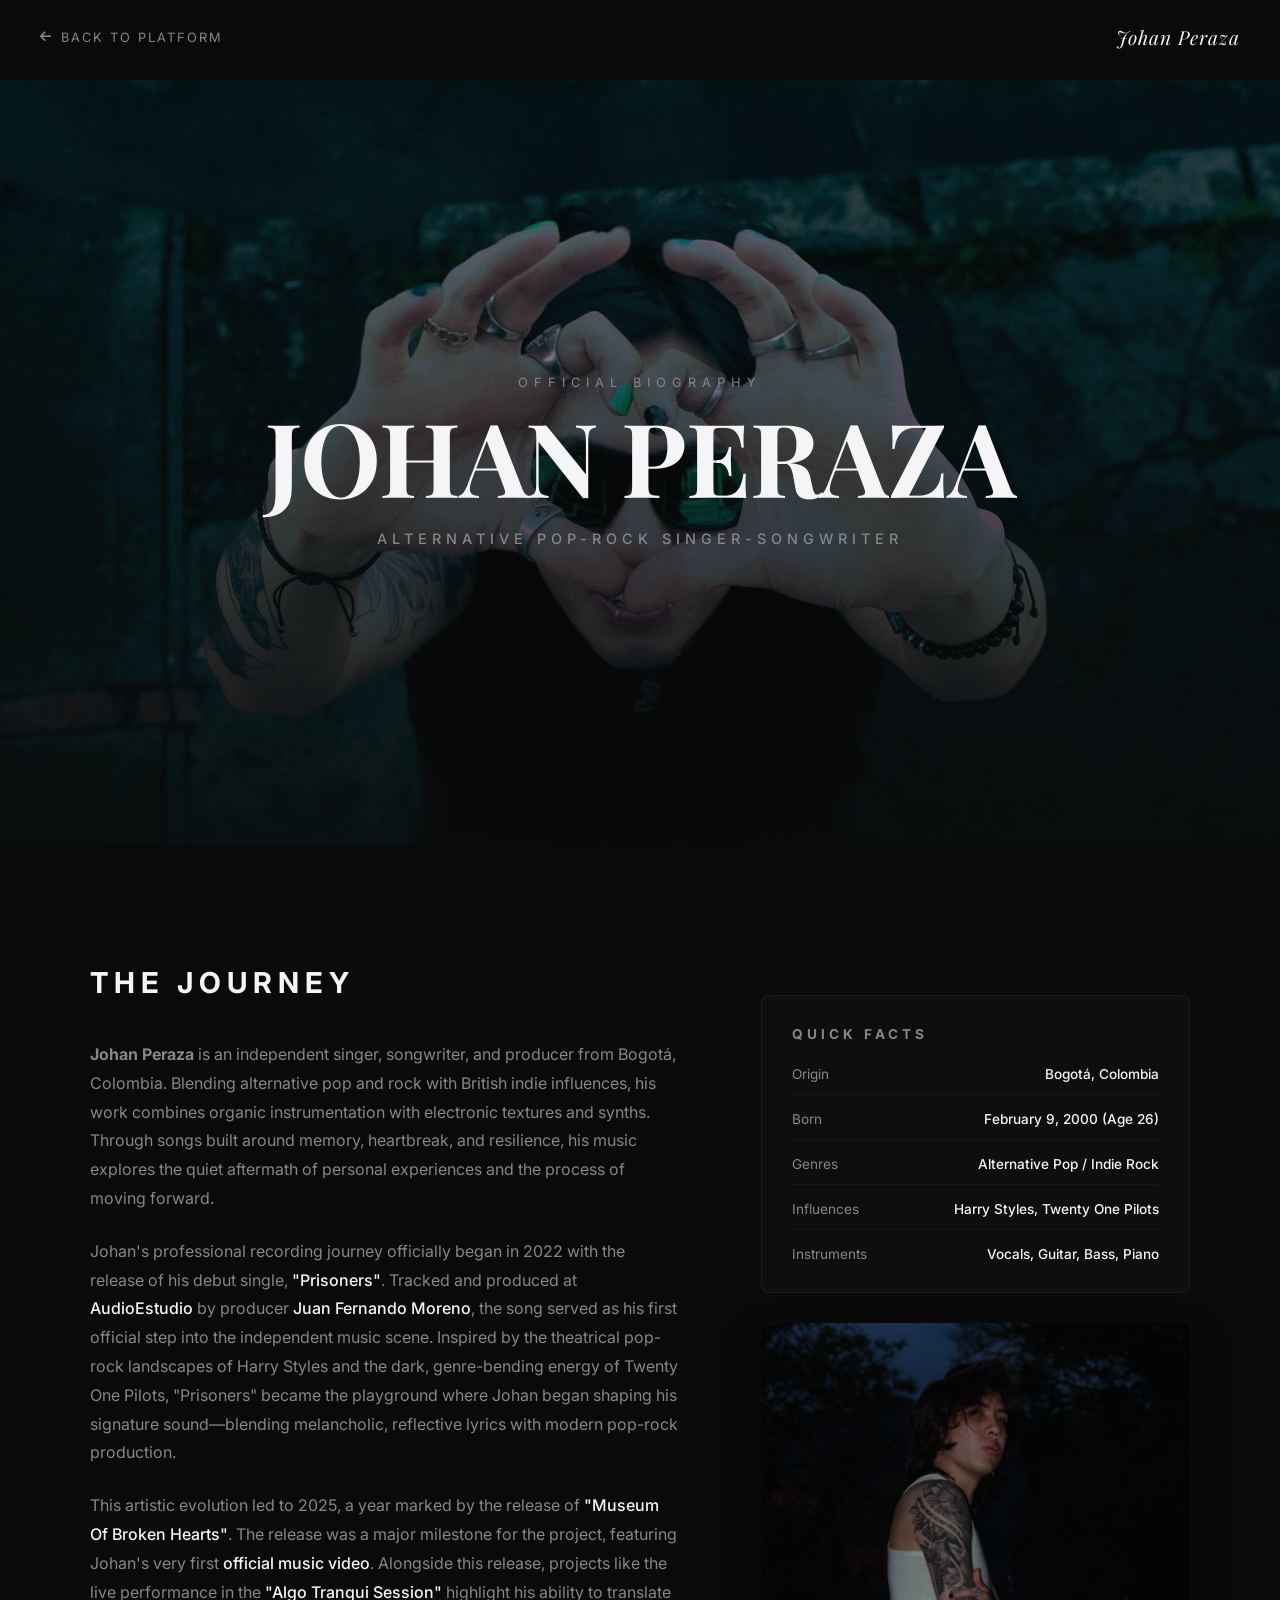
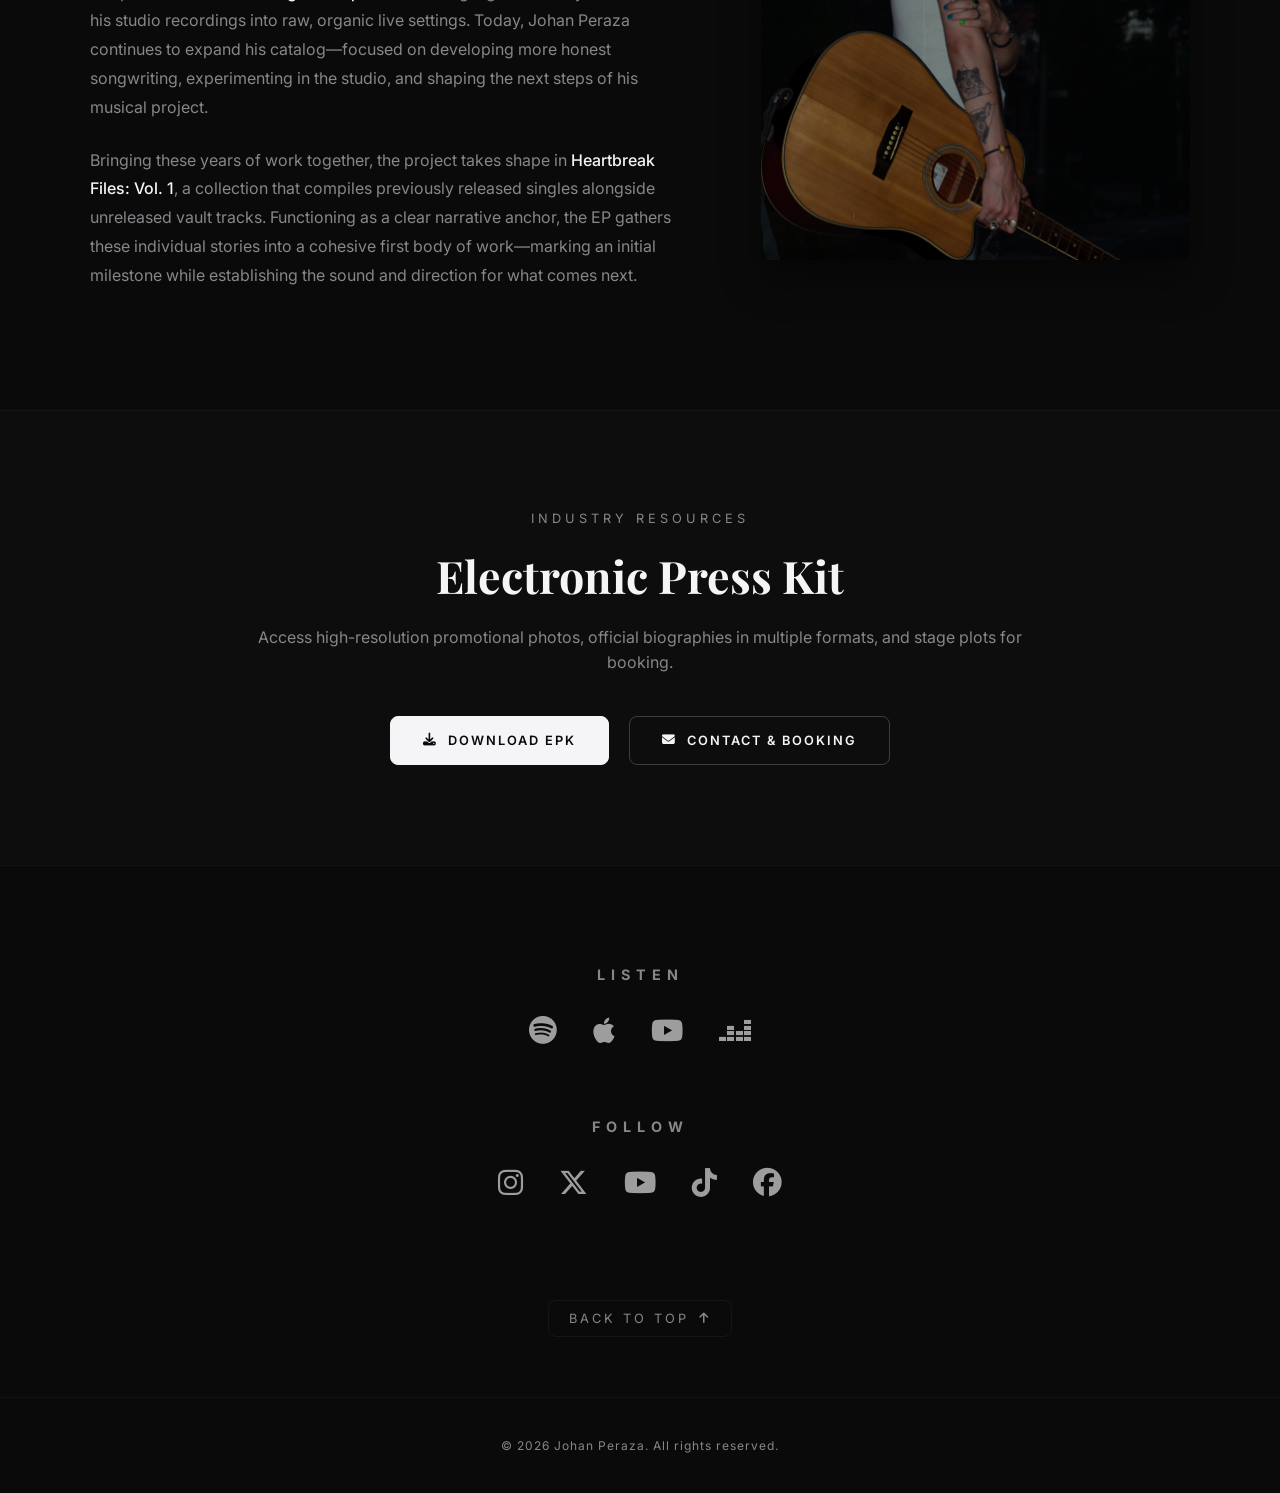
==== commit 71a87bd1: "Update index.html" ====
--- a/bio/index.html
+++ b/bio/index.html
@@ -24,13 +24,13 @@
     <!-- Structured Data (JSON-LD) -->
     <script type="application/ld+json">
     {
-      "@context": "https://schema.org",
-      "@type": "MusicGroup",
-      "name": "Johan Peraza",
-      "genre": ["Alternative Pop", "Alternative Rock"],
-      "description": "Music artist and singer-songwriter based in Bogotá, Colombia. Writing and producing independent alternative pop and rock music.",
-      "url": "https://johanperaza.com",
-      "sameAs": [
+    "@context": "https://schema.org",
+    "@type": "MusicGroup",
+    "name": "Johan Peraza",
+    "genre": ["Alternative Pop", "Alternative Rock"],
+    "description": "Music artist and singer-songwriter based in Bogotá, Colombia. Writing and producing independent alternative pop and rock music.",
+    "url": "https://johanperaza.com",
+    "sameAs": [
         "https://www.instagram.com/johanperazaofficial/",
         "https://www.youtube.com/@johanperazaofficial",
         "https://www.tiktok.com/@johanperazaofficial",
@@ -38,28 +38,28 @@
         "https://open.spotify.com/artist/5I8siYDyOpzkma70r566GP",
         "https://music.apple.com/co/artist/johan-peraza/1617756824",
         "https://x.com/JohanPeraza07"
-      ],
-      "track": [
+    ],
+    "track": [
         {
-          "@type": "MusicRecording",
-          "name": "Heartbreak Files: Vol. 1",
-          "url": "https://johanperaza.com/ep/index.html",
-          "inAlbum": {
+        "@type": "MusicRecording",
+        "name": "Heartbreak Files: Vol. 1",
+        "url": "https://johanperaza.com/ep/index.html",
+        "inAlbum": {
             "@type": "MusicAlbum",
             "name": "Heartbreak Files: Vol. 1"
-          }
         }
-      ],
-      "subjectOf": [
+        }
+    ],
+    "subjectOf": [
         {
-          "@type": "VideoObject",
-          "name": "Johan Peraza - Museum Of Broken Hearts (Official Music Video)",
-          "description": "Official Music Video of Museum Of Broken Hearts by Johan Peraza.",
-          "thumbnailUrl": "https://johanperaza.com/assets/images/frame_museum.jpg",
-          "uploadDate": "2025-08-07", 
-          "embedUrl": "https://www.youtube.com/embed/zFwGD-oG84o"
+        "@type": "VideoObject",
+        "name": "Johan Peraza - Museum Of Broken Hearts (Official Music Video)",
+        "description": "Official Music Video of Museum Of Broken Hearts by Johan Peraza.",
+        "thumbnailUrl": "https://johanperaza.com/assets/images/frame_museum.jpg",
+        "uploadDate": "2025-08-07", 
+        "embedUrl": "https://www.youtube.com/embed/zFwGD-oG84o"
         }
-      ]
+    ]
     }
     </script>
 
@@ -352,4 +352,4 @@
     </script>
 </body>
 
-</html>+</html>
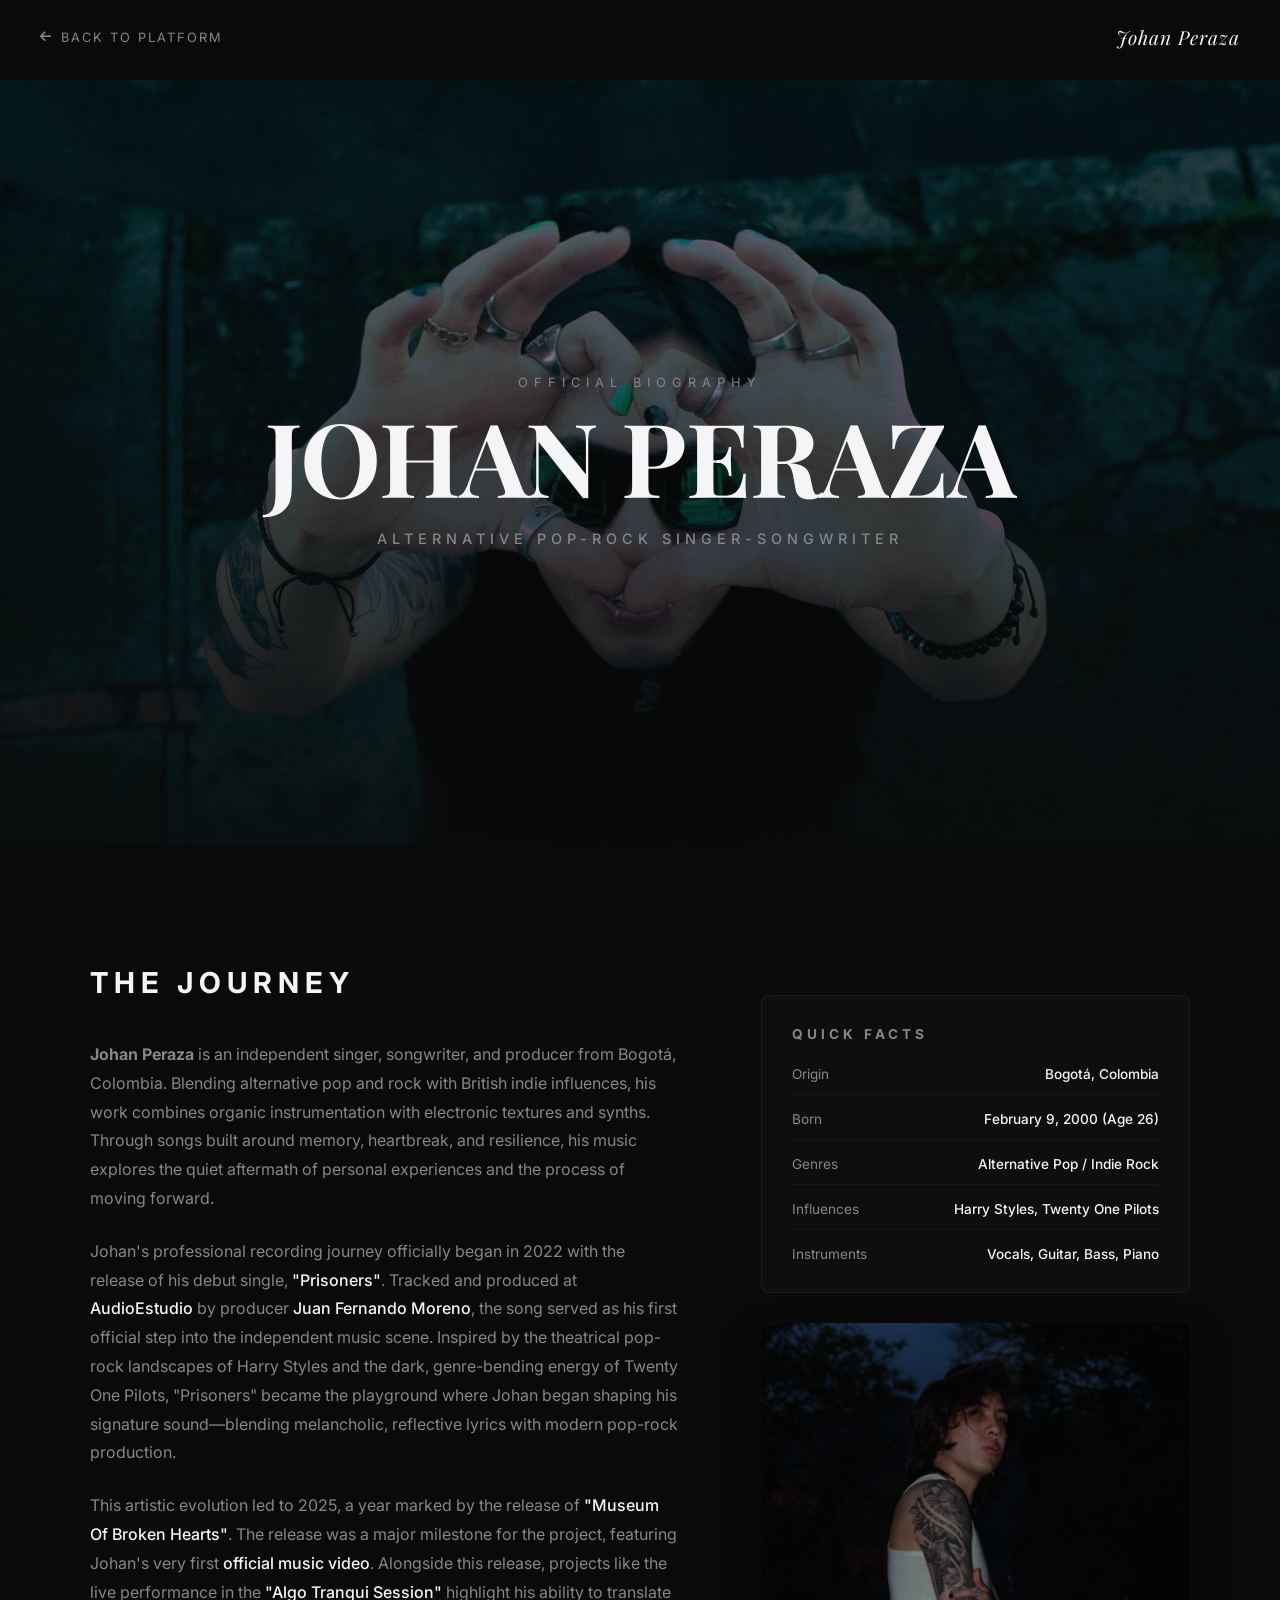
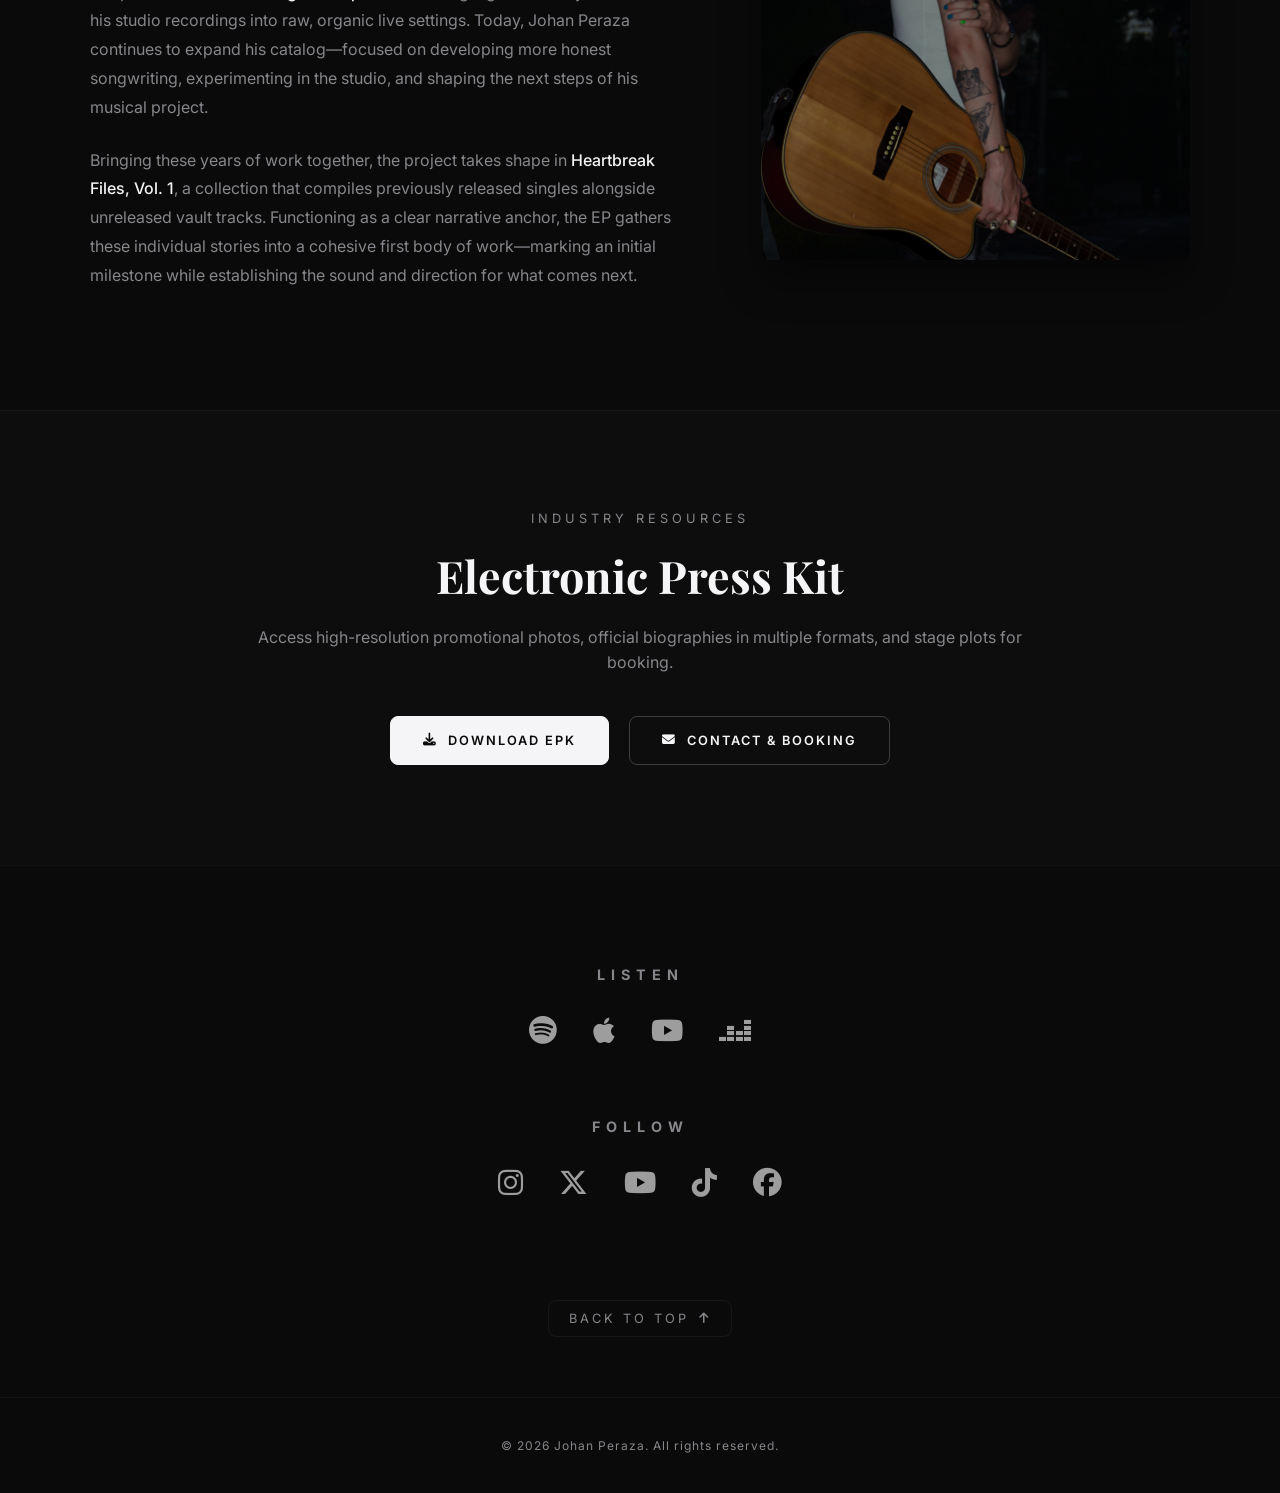
==== commit 96ca8690: "Update index.html" ====
--- a/bio/index.html
+++ b/bio/index.html
@@ -42,11 +42,11 @@
     "track": [
         {
         "@type": "MusicRecording",
-        "name": "Heartbreak Files: Vol. 1",
+        "name": "Heartbreak Files, Vol. 1",
         "url": "https://johanperaza.com/ep/index.html",
         "inAlbum": {
             "@type": "MusicAlbum",
-            "name": "Heartbreak Files: Vol. 1"
+            "name": "Heartbreak Files, Vol. 1"
         }
         }
     ],
@@ -189,7 +189,7 @@
                             target="_blank" rel="noopener"
                             style="color: var(--text-primary); font-weight: 500; text-decoration: none; border-bottom: 1px solid transparent; transition: var(--transition-clean);"
                             onmouseover="this.style.borderColor='var(--text-primary)'"
-                            onmouseout="this.style.borderColor='transparent'">Heartbreak Files: Vol. 1</a>,
+                            onmouseout="this.style.borderColor='transparent'">Heartbreak Files, Vol. 1</a>,
                         a collection that compiles previously released singles alongside unreleased vault tracks.
                         Functioning as a clear narrative anchor, the EP gathers these individual stories into a
                         cohesive first body of work—marking an initial milestone while establishing the sound and
